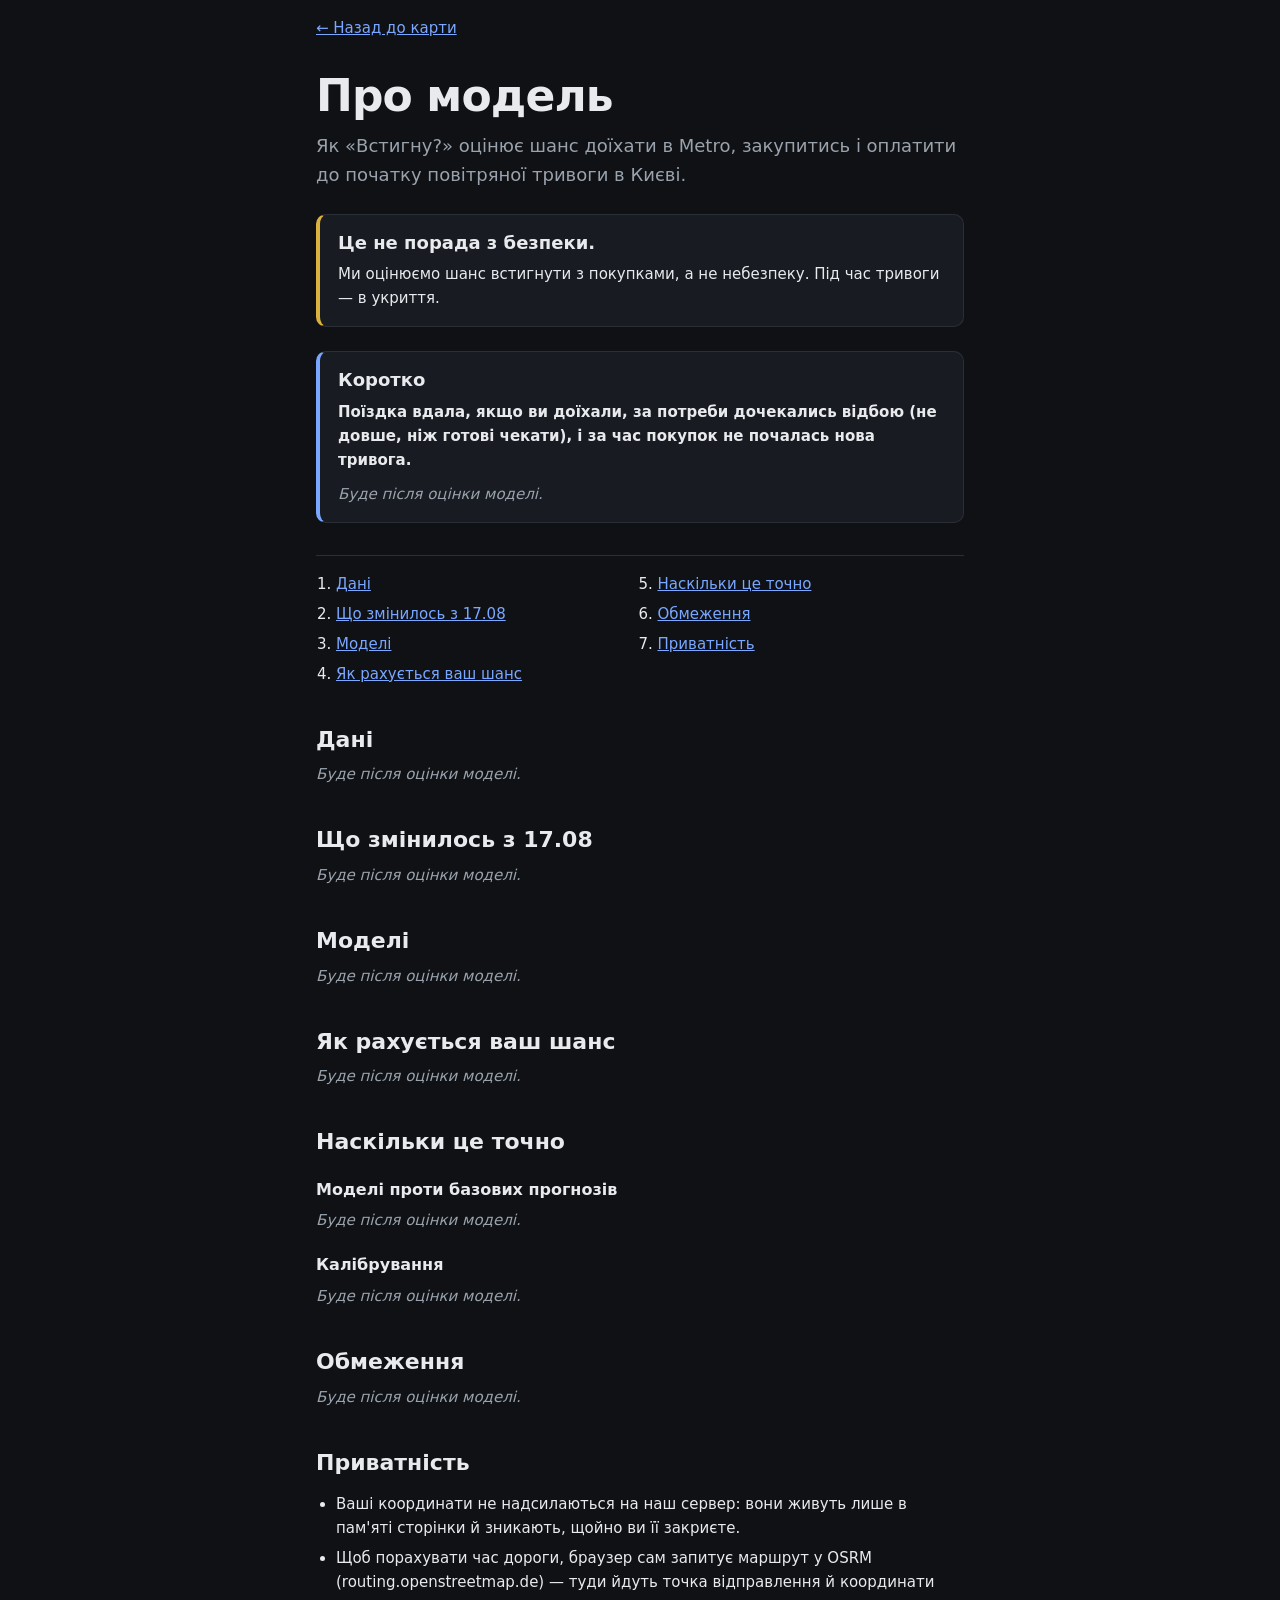
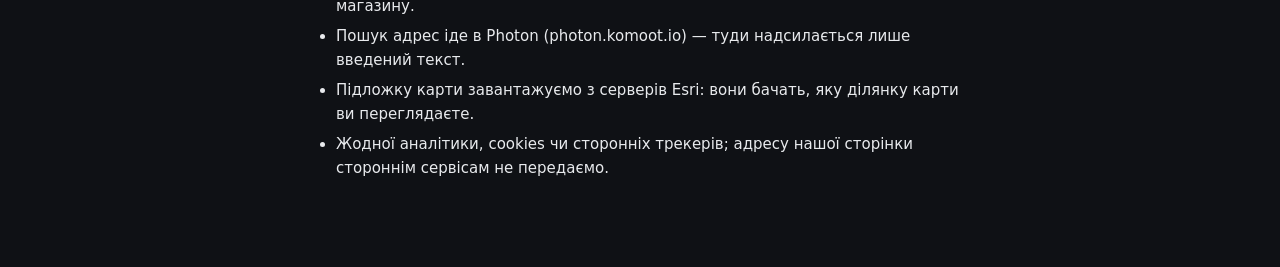
==== web/model.html @ aaa66c4e "Frontend: alert banner with state polling, store/address search, model page skeleton - state polling" ====
<!doctype html>
<html lang="uk">
<head>
<meta charset="utf-8">
<meta name="viewport" content="width=device-width, initial-scale=1, viewport-fit=cover">
<meta http-equiv="Content-Security-Policy" content="default-src 'self'; script-src 'self'; style-src 'self'; img-src 'self' data:; connect-src 'self'; base-uri 'none'; form-action 'none'">
<meta name="referrer" content="no-referrer">
<meta name="color-scheme" content="dark">
<meta name="theme-color" content="#0F1115">
<meta name="description" content="Як «Встигну?» оцінює шанс закупитись до тривоги: дані, моделі, точність, обмеження, приватність">
<title>Про модель — Встигну?</title>
<link rel="stylesheet" href="css/app.css">
<script type="module" src="js/model.js"></script>
</head>
<body class="doc-page">
<header class="doc-nav">
  <a class="doc-back" href="./" data-i18n="model.back"></a>
</header>

<main class="doc">
  <h1 data-i18n="model.title"></h1>
  <p class="doc-lead" data-i18n="model.lead"></p>

  <aside class="callout callout-warn">
    <h2 data-i18n="model.safety.title"></h2>
    <p data-i18n="model.safety.text"></p>
  </aside>

  <aside class="callout callout-info">
    <h2 data-i18n="model.short.title"></h2>
    <p class="formula" data-i18n="model.short.formula"></p>
    <p class="placeholder" data-i18n="model.placeholder"></p>
  </aside>

  <nav class="toc" data-i18n-aria="model.toc">
    <ol>
      <li><a href="#data" data-i18n="model.s.data"></a></li>
      <li><a href="#changes" data-i18n="model.s.changes"></a></li>
      <li><a href="#models" data-i18n="model.s.models"></a></li>
      <li><a href="#chance" data-i18n="model.s.chance"></a></li>
      <li><a href="#accuracy" data-i18n="model.s.accuracy"></a></li>
      <li><a href="#limits" data-i18n="model.s.limits"></a></li>
      <li><a href="#privacy" data-i18n="model.s.privacy"></a></li>
    </ol>
  </nav>

  <section id="data">
    <h2 data-i18n="model.s.data"></h2>
    <p class="placeholder" data-i18n="model.placeholder"></p>
  </section>

  <section id="changes">
    <h2 data-i18n="model.s.changes"></h2>
    <p class="placeholder" data-i18n="model.placeholder"></p>
  </section>

  <section id="models">
    <h2 data-i18n="model.s.models"></h2>
    <p class="placeholder" data-i18n="model.placeholder"></p>
  </section>

  <section id="chance">
    <h2 data-i18n="model.s.chance"></h2>
    <p class="placeholder" data-i18n="model.placeholder"></p>
  </section>

  <section id="accuracy">
    <h2 data-i18n="model.s.accuracy"></h2>
    <p id="mc-period" class="doc-meta num"></p>
    <h3 data-i18n="model.acc.metrics"></h3>
    <div id="mc-metrics" class="table-wrap"><p class="placeholder" data-i18n="model.placeholder"></p></div>
    <h3 data-i18n="model.acc.calibration"></h3>
    <div id="mc-calibration"><p class="placeholder" data-i18n="model.placeholder"></p></div>
  </section>

  <section id="limits">
    <h2 data-i18n="model.s.limits"></h2>
    <p class="placeholder" data-i18n="model.placeholder"></p>
  </section>

  <section id="privacy">
    <h2 data-i18n="model.s.privacy"></h2>
    <ul>
      <li data-i18n="model.privacy.coords"></li>
      <li data-i18n="model.privacy.osrm"></li>
      <li data-i18n="model.privacy.photon"></li>
      <li data-i18n="model.privacy.tiles"></li>
      <li data-i18n="model.privacy.none"></li>
    </ul>
  </section>
</main>
</body>
</html>
---- web/css/app.css ----
/* Токени — з docs/tasks/phase3_frontend_task.md (контраст перевірено на --bg) */
:root {
  --bg: #0F1115;
  --surface: #181B21;
  --border: #2A2F37;
  --text: #E8EAED;
  --muted: #9AA3AD;
  --p-good: #3DD68C;
  --p-mid: #F5A524;
  --p-bad: #FF6B5B;
  --p-unsure: #8A919B;
  --calm: #5FB8A6;
  --alert-yellow: #D9B23F;
  --alert-red: #C8453A;
  --accent: #7AA7FF;

  --radius: 14px;
  --pill: 999px;
  --gap: 12px;
  --shadow: 0 6px 24px rgb(0 0 0 / 45%);
  --font: system-ui, -apple-system, "Segoe UI", Roboto, sans-serif;
  --safe-b: env(safe-area-inset-bottom, 0px);
  --toolbar-h: 52px;
  color-scheme: dark;
}

*, *::before, *::after { box-sizing: border-box; }
html, body { height: 100%; margin: 0; }
body {
  background: var(--bg);
  color: var(--text);
  font: 15px/1.4 var(--font);
  overflow: hidden;
  -webkit-text-size-adjust: 100%;
}
h1, h2, p { margin: 0; }
.num { font-variant-numeric: tabular-nums; }
[hidden] { display: none !important; }
.sprite { position: absolute; width: 0; height: 0; overflow: hidden; }
.ico { width: 20px; height: 20px; flex: none; }

:focus-visible { outline: 2px solid var(--accent); outline-offset: 2px; }

/* ── Карта ─────────────────────────────────────────── */
.map { position: fixed; inset: 0; background: var(--bg); }
.leaflet-container { background: var(--bg); font: 12px/1.4 var(--font); }
/* Підложка Esri світліша за --bg — притемнюємо, щоб маркери й картки читались */
.leaflet-tile-pane { filter: brightness(0.6); }
.leaflet-control-attribution.leaflet-control {
  background: rgb(15 17 21 / 70%);
  color: var(--muted);
  font-size: 10px;
  padding: 0 6px;
}
.leaflet-control-attribution a { color: var(--muted); }
.leaflet-control-zoom { display: none; }

/* ── Пігулки ───────────────────────────────────────── */
.pill {
  background: var(--surface);
  border: 1px solid var(--border);
  border-radius: var(--pill);
  box-shadow: var(--shadow);
}

.top {
  position: fixed; top: 12px; left: 0; right: 0;
  display: flex; flex-direction: column; align-items: center; gap: 4px;
  pointer-events: none; z-index: 1000;
  padding: 0 16px;
}
.status {
  display: inline-flex; align-items: center; gap: 8px;
  padding: 8px 16px 8px 12px;
  font-weight: 600; font-size: 16px;
  pointer-events: auto;
  max-width: 100%;
}
.status .sep { color: var(--muted); font-weight: 400; }
.status.is-calm .ico { color: var(--calm); }
.status.is-yellow .ico { color: var(--alert-yellow); }
.status.is-red { background: var(--alert-red); border-color: var(--alert-red); color: #fff; }
.status.is-red .sep { color: #fff; }
.status.is-stale .ico { color: var(--muted); }
.asof {
  font-size: 12px; color: var(--muted);
  background: rgb(15 17 21 / 75%);
  padding: 1px 8px; border-radius: var(--pill);
}

.hint {
  margin-top: 6px; padding: 8px 14px;
  font-size: 14px; text-align: center;
  border-radius: var(--radius);
  max-width: 360px;
}

/* ── Банер тривоги (10 с, без звуку й вібрації) ────── */
.banner {
  position: fixed; z-index: 1100; top: 0; left: 0; right: 0;
  display: flex; align-items: center; justify-content: center; gap: 10px;
  padding: calc(14px + env(safe-area-inset-top, 0px)) 16px 14px;
  font-size: 17px; font-weight: 600;
  background: var(--surface); border-bottom: 1px solid var(--border);
  box-shadow: var(--shadow);
  animation: banner-in 0.25s ease-out;
}
.banner.is-yellow .ico { color: var(--alert-yellow); }
.banner.is-red { background: var(--alert-red); border-color: var(--alert-red); color: #fff; }
@keyframes banner-in { from { transform: translateY(-100%); } }

/* ── Панелі: пошук, меню ───────────────────────────── */
.panel {
  position: fixed; z-index: 1050;
  background: var(--surface);
  border: 1px solid var(--border);
  border-radius: var(--radius);
  box-shadow: var(--shadow);
}
.search { top: 8px; left: 8px; right: 8px; padding: 4px 4px 4px 12px; }
.search-row { display: flex; align-items: center; gap: 8px; }
.search-row > .ico { color: var(--muted); }
.search-input {
  flex: 1; min-width: 0; height: 44px;
  background: transparent; border: 0; color: var(--text);
  font: 16px var(--font); /* 16px — iOS не масштабує сторінку при фокусі */
}
.search-input::placeholder { color: var(--muted); }
.search-input:focus-visible { outline: none; }
.search:focus-within { border-color: var(--accent); }
.search-input::-webkit-search-cancel-button { display: none; }
.search-list { list-style: none; margin: 0; padding: 0 8px 0 0; max-height: min(50vh, 360px); overflow-y: auto; }
.search-list:empty { display: none; }
.opt { display: flex; flex-direction: column; padding: 8px 10px; border-radius: 10px; cursor: pointer; border-top: 1px solid var(--border); }
.opt[aria-selected="true"] { background: var(--border); }
.opt-title { font-size: 15px; }
.opt-sub { font-size: 12px; color: var(--muted); }
.opt-store .opt-title::before { content: "●"; color: var(--text); font-size: 10px; margin-right: 8px; vertical-align: 2px; }
.search-status { font-size: 13px; color: var(--muted); padding: 0 8px 8px 0; }
.search-status:empty { display: none; }

.menu {
  bottom: calc(var(--toolbar-h) + 20px + var(--safe-b));
  left: 50%; transform: translateX(-50%);
  min-width: 220px; padding: 6px;
}
.menu-item { display: block; padding: 12px 14px; border-radius: 10px; color: var(--text); text-decoration: none; }
.menu-item:hover, .menu-item:focus-visible { background: var(--border); }

/* ── Картка результату ─────────────────────────────── */
.card {
  position: fixed; z-index: 1000;
  left: 8px; right: 8px;
  bottom: calc(var(--toolbar-h) + 20px + var(--safe-b));
  background: var(--surface);
  border: 1px solid var(--border);
  border-radius: var(--radius);
  box-shadow: var(--shadow);
  padding: 14px 16px 12px;
  max-height: calc(100% - 140px);
  overflow-y: auto;
}
.card-head { display: flex; align-items: flex-start; justify-content: space-between; gap: 8px; }
.card-title { font-size: 17px; font-weight: 600; line-height: 1.3; padding-top: 4px; }
.card-addr { color: var(--muted); font-size: 13px; }
.card .icon-btn { margin: -6px -8px 0 0; }

.prob { display: flex; align-items: baseline; gap: 10px; margin-top: 8px; }
.prob-num { font-size: 44px; font-weight: 700; line-height: 1; letter-spacing: -0.02em; }
.prob-word { font-size: 18px; font-weight: 600; }
.card.is-good .prob-num, .card.is-good .prob-word { color: var(--p-good); }
.card.is-mid .prob-num, .card.is-mid .prob-word { color: var(--p-mid); }
.card.is-bad .prob-num, .card.is-bad .prob-word { color: var(--p-bad); }
.card.is-unsure .prob-num, .card.is-unsure .prob-word { color: var(--p-unsure); }
.card.is-nodata .prob-num { font-size: 22px; color: var(--muted); }

.band { color: var(--muted); font-size: 13px; margin-top: 4px; }
.trip { font-size: 14px; margin-top: 8px; }
.trip + .trip { margin-top: 2px; }

.curve { display: flex; align-items: center; gap: 12px; margin-top: 12px; }
.curve-svg { width: 130px; height: 34px; flex: none; }
.curve-svg .bar { fill: var(--border); }
.curve-svg .bar.good { fill: var(--p-good); }
.curve-svg .bar.mid { fill: var(--p-mid); }
.curve-svg .bar.bad { fill: var(--p-bad); }
.curve-svg .bar.best { stroke: var(--text); stroke-width: 1; }
.curve-svg .axis { stroke: var(--border); stroke-width: 1; }
.curve-best { font-size: 13px; color: var(--muted); }
.curve-best b { color: var(--text); font-weight: 600; }

.note { font-size: 12px; color: var(--muted); margin-top: 10px; }

/* ── Нижня панель ──────────────────────────────────── */
.toolbar {
  position: fixed; z-index: 1000;
  left: 50%; transform: translateX(-50%);
  bottom: calc(12px + var(--safe-b));
  display: flex; gap: 2px; padding: 4px 6px;
  height: var(--toolbar-h);
  align-items: center;
}
.icon-btn {
  display: inline-grid; place-items: center;
  width: 44px; height: 44px;
  border: 0; border-radius: var(--pill);
  background: transparent; color: var(--text);
  cursor: pointer;
}
.icon-btn:hover { background: var(--border); }

/* ── Маркери ───────────────────────────────────────── */
.leaflet-interactive:focus-visible { outline: none; }

/* ── Сторінка «Про модель» ─────────────────────────── */
body.doc-page { overflow: auto; height: auto; line-height: 1.6; }
.doc-nav { max-width: 680px; margin: 0 auto; padding: 16px 16px 0; }
.doc-back, .doc a { color: var(--accent); }
.doc { max-width: 680px; margin: 0 auto; padding: 16px 16px 72px; }
.doc h1 { font-size: clamp(32px, 7vw, 44px); line-height: 1.1; letter-spacing: -0.02em; margin: 16px 0 12px; }
.doc h2 { font-size: 22px; line-height: 1.3; margin: 0 0 8px; }
.doc h3 { font-size: 16px; margin: 20px 0 6px; }
.doc section { margin-top: 40px; scroll-margin-top: 16px; }
.doc p + p { margin-top: 10px; }
.doc-lead { font-size: 18px; color: var(--muted); }
.doc-meta { color: var(--muted); font-size: 13px; }
.doc ul { padding-left: 20px; }
.doc li + li { margin-top: 6px; }
.callout { margin-top: 24px; padding: 16px 18px; background: var(--surface); border: 1px solid var(--border); border-left-width: 4px; border-radius: 10px; }
.callout h2 { font-size: 18px; }
.callout-warn { border-left-color: var(--alert-yellow); }
.callout-info { border-left-color: var(--accent); }
.formula { font-weight: 600; }
.placeholder { color: var(--muted); font-style: italic; }
.toc { margin-top: 32px; padding-top: 16px; border-top: 1px solid var(--border); }
.toc ol { margin: 0; padding-left: 20px; columns: 2 220px; }
.table-wrap { overflow-x: auto; }
.doc table { border-collapse: collapse; font-size: 14px; min-width: 100%; }
.doc th, .doc td { padding: 6px 10px; border-bottom: 1px solid var(--border); text-align: left; }
.doc td.num { text-align: right; }

/* ── Ноутбук ───────────────────────────────────────── */
@media (min-width: 900px) {
  .card {
    left: auto; right: 16px; top: 16px; bottom: auto;
    width: 360px;
    max-height: calc(100% - 32px - var(--toolbar-h) - 24px);
  }
  .top { right: 392px; left: 0; }
  .search { left: calc((100% - 392px) / 2); right: auto; width: min(440px, calc(100% - 392px - 32px)); transform: translateX(-50%); top: 12px; }
}

@media (prefers-reduced-motion: reduce) {
  *, *::before, *::after { animation: none !important; transition: none !important; }
}
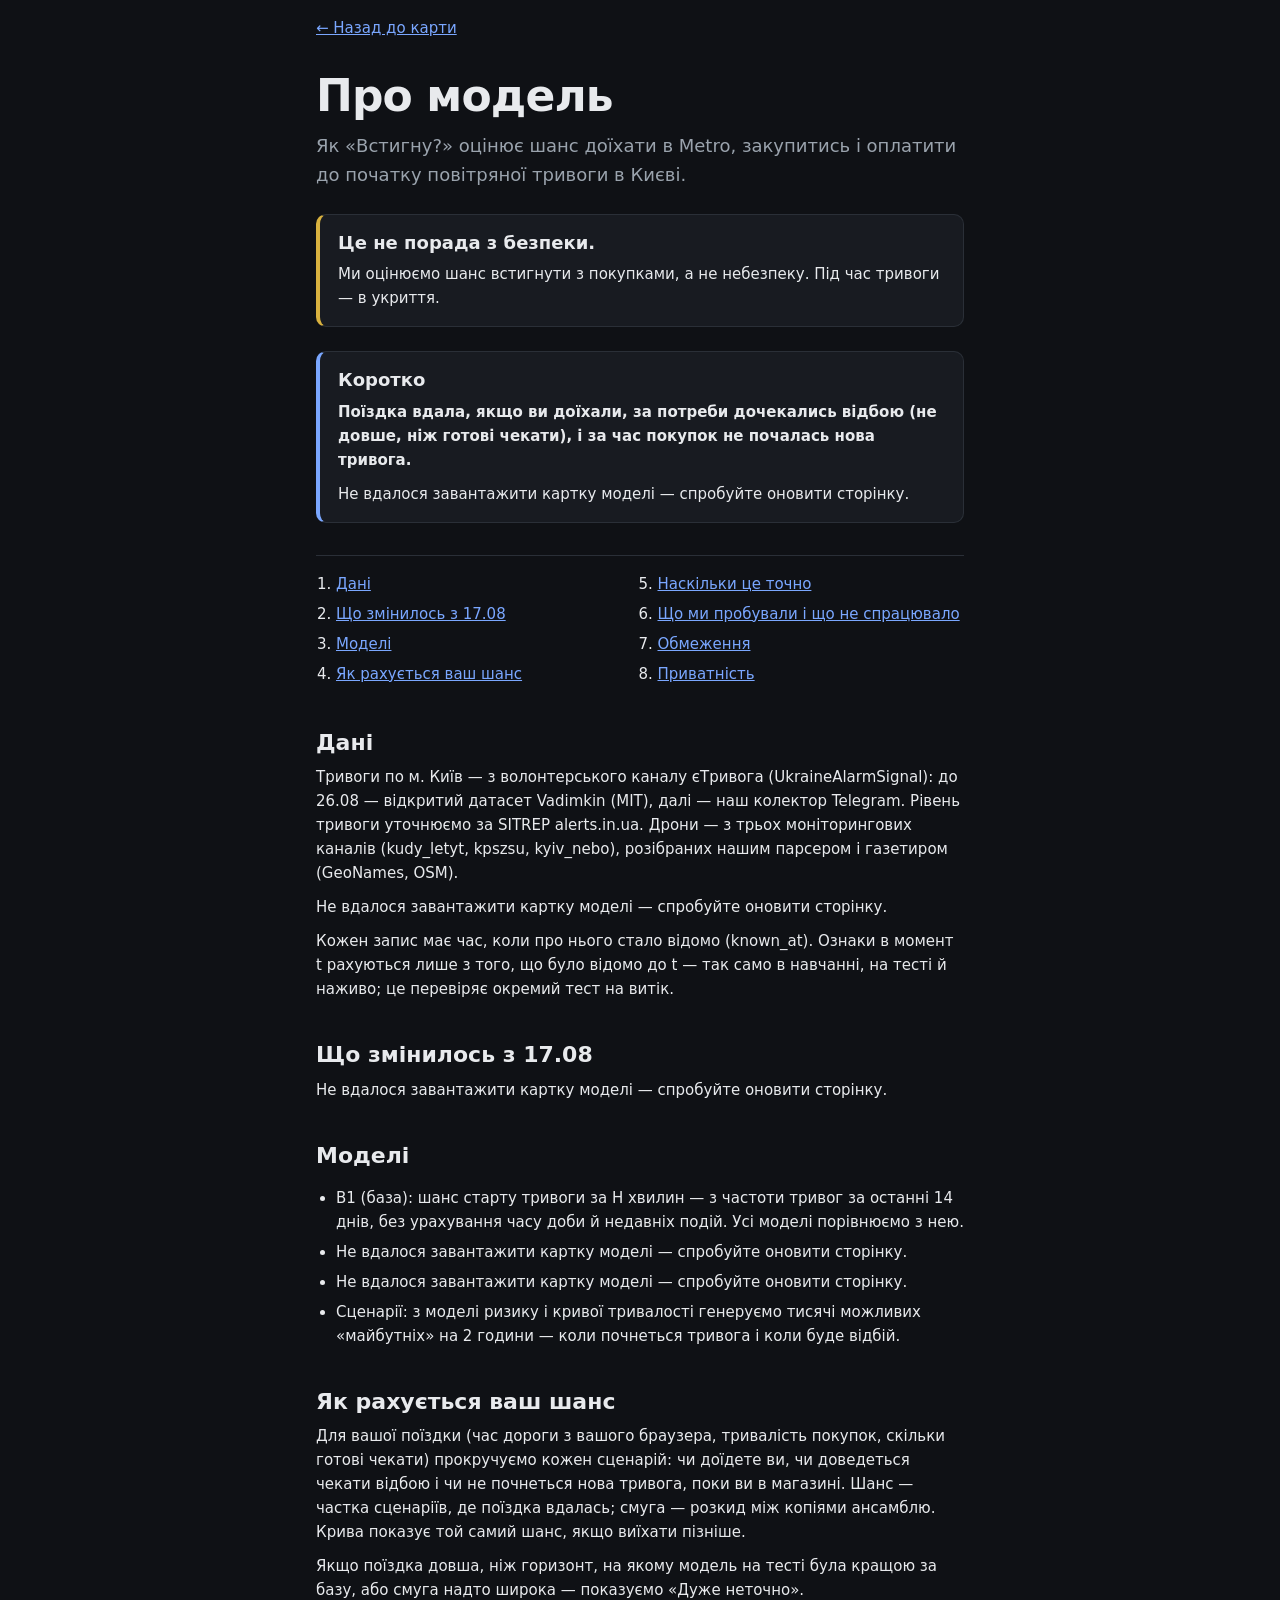
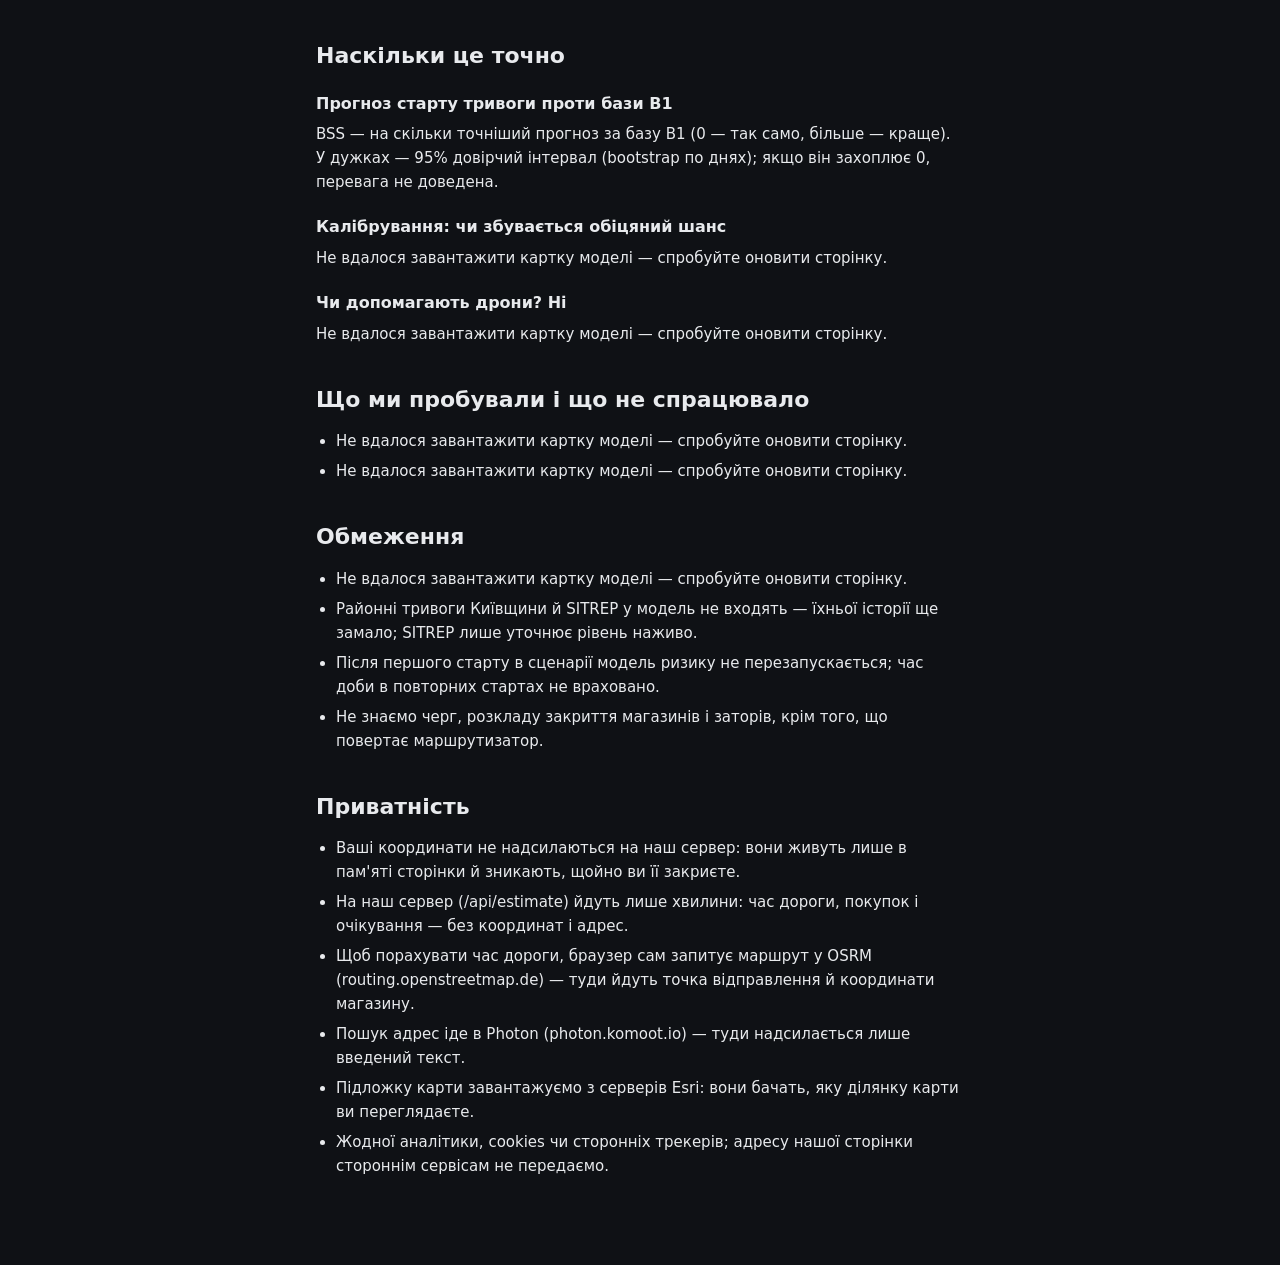
==== commit 158212dd: "«Про модель»: real content, numbers only from model-card (facts.json merged into the card), calibrat" ====
--- a/web/model.html
+++ b/web/model.html
@@ -20,6 +20,7 @@
 <main class="doc">
   <h1 data-i18n="model.title"></h1>
   <p class="doc-lead" data-i18n="model.lead"></p>
+  <p id="mc-updated" class="doc-meta num"></p>
 
   <aside class="callout callout-warn">
     <h2 data-i18n="model.safety.title"></h2>
@@ -29,7 +30,7 @@
   <aside class="callout callout-info">
     <h2 data-i18n="model.short.title"></h2>
     <p class="formula" data-i18n="model.short.formula"></p>
-    <p class="placeholder" data-i18n="model.placeholder"></p>
+    <p data-n="model.short.calib"></p>
   </aside>
 
   <nav class="toc" data-i18n-aria="model.toc">
@@ -39,6 +40,7 @@
       <li><a href="#models" data-i18n="model.s.models"></a></li>
       <li><a href="#chance" data-i18n="model.s.chance"></a></li>
       <li><a href="#accuracy" data-i18n="model.s.accuracy"></a></li>
+      <li><a href="#tried" data-i18n="model.s.tried"></a></li>
       <li><a href="#limits" data-i18n="model.s.limits"></a></li>
       <li><a href="#privacy" data-i18n="model.s.privacy"></a></li>
     </ol>
@@ -46,42 +48,69 @@
 
   <section id="data">
     <h2 data-i18n="model.s.data"></h2>
-    <p class="placeholder" data-i18n="model.placeholder"></p>
+    <p data-i18n="model.data.sources"></p>
+    <p data-n="model.data.clean"></p>
+    <p data-i18n="model.data.asof"></p>
   </section>
 
   <section id="changes">
     <h2 data-i18n="model.s.changes"></h2>
-    <p class="placeholder" data-i18n="model.placeholder"></p>
+    <p data-n="model.changes.text"></p>
   </section>
 
   <section id="models">
     <h2 data-i18n="model.s.models"></h2>
-    <p class="placeholder" data-i18n="model.placeholder"></p>
+    <ul>
+      <li data-i18n="model.models.b1"></li>
+      <li data-n="model.models.m1"></li>
+      <li data-n="model.models.km"></li>
+      <li data-i18n="model.models.scen"></li>
+    </ul>
   </section>
 
   <section id="chance">
     <h2 data-i18n="model.s.chance"></h2>
-    <p class="placeholder" data-i18n="model.placeholder"></p>
+    <p data-i18n="model.chance.text"></p>
+    <p data-i18n="model.chance.unsure"></p>
   </section>
 
   <section id="accuracy">
     <h2 data-i18n="model.s.accuracy"></h2>
     <p id="mc-period" class="doc-meta num"></p>
     <h3 data-i18n="model.acc.metrics"></h3>
-    <div id="mc-metrics" class="table-wrap"><p class="placeholder" data-i18n="model.placeholder"></p></div>
+    <p data-i18n="model.acc.bss_help"></p>
+    <div id="mc-metrics" class="table-wrap"></div>
     <h3 data-i18n="model.acc.calibration"></h3>
-    <div id="mc-calibration"><p class="placeholder" data-i18n="model.placeholder"></p></div>
+    <p data-n="model.acc.calib_help"></p>
+    <div id="mc-calibration" class="chart"></div>
+    <h3 data-i18n="model.acc.ablation"></h3>
+    <p data-n="model.acc.ablation_text"></p>
+    <div id="mc-ablation" class="table-wrap"></div>
+  </section>
+
+  <section id="tried">
+    <h2 data-i18n="model.s.tried"></h2>
+    <ul>
+      <li data-n="model.tried.drones"></li>
+      <li data-n="model.tried.motion"></li>
+    </ul>
   </section>
 
   <section id="limits">
     <h2 data-i18n="model.s.limits"></h2>
-    <p class="placeholder" data-i18n="model.placeholder"></p>
+    <ul>
+      <li data-n="model.limits.test"></li>
+      <li data-i18n="model.limits.raions"></li>
+      <li data-i18n="model.limits.scen"></li>
+      <li data-i18n="model.limits.store"></li>
+    </ul>
   </section>
 
   <section id="privacy">
     <h2 data-i18n="model.s.privacy"></h2>
     <ul>
       <li data-i18n="model.privacy.coords"></li>
+      <li data-i18n="model.privacy.estimate"></li>
       <li data-i18n="model.privacy.osrm"></li>
       <li data-i18n="model.privacy.photon"></li>
       <li data-i18n="model.privacy.tiles"></li>
--- a/web/css/app.css
+++ b/web/css/app.css
@@ -13,6 +13,8 @@
   --alert-yellow: #D9B23F;
   --alert-red: #C8453A;
   --accent: #7AA7FF;
+  --dest: #EA4335;        /* мітки магазинів (як у картах); не колір ймовірності */
+  --dest-dark: #A52714;
 
   --radius: 14px;
   --pill: 999px;
@@ -135,7 +137,7 @@
 .opt[aria-selected="true"] { background: var(--border); }
 .opt-title { font-size: 15px; }
 .opt-sub { font-size: 12px; color: var(--muted); }
-.opt-store .opt-title::before { content: "●"; color: var(--text); font-size: 10px; margin-right: 8px; vertical-align: 2px; }
+.opt-store .opt-title::before { content: "●"; color: var(--dest); font-size: 10px; margin-right: 8px; vertical-align: 2px; }
 .search-status { font-size: 13px; color: var(--muted); padding: 0 8px 8px 0; }
 .search-status:empty { display: none; }
 
@@ -146,6 +148,57 @@
 }
 .menu-item { display: block; padding: 12px 14px; border-radius: 10px; color: var(--text); text-decoration: none; }
 .menu-item:hover, .menu-item:focus-visible { background: var(--border); }
+
+/* ── Висувні панелі ⚙ і ⓘ ──────────────────────────── */
+.sheet {
+  left: 8px; right: 8px;
+  bottom: calc(var(--toolbar-h) + 20px + var(--safe-b));
+  max-height: calc(100% - var(--toolbar-h) - 40px);
+  overflow-y: auto;
+  padding: 12px 16px 16px;
+  z-index: 1060;
+  animation: sheet-in 0.2s ease-out;
+}
+@keyframes sheet-in { from { transform: translateY(16px); opacity: 0; } }
+.sheet-head { display: flex; align-items: center; justify-content: space-between; margin-bottom: 4px; }
+.sheet-head h2 { font-size: 17px; }
+.sheet-head .icon-btn { margin-right: -8px; }
+.sheet h3 { font-size: 14px; margin: 14px 0 6px; }
+.sheet p { font-size: 14px; }
+
+.fields { display: flex; flex-direction: column; gap: 14px; }
+.field { border: 0; margin: 0; padding: 0; min-width: 0; }
+.field-row { display: flex; align-items: baseline; justify-content: space-between; gap: 8px; font-size: 14px; }
+.field-row output { color: var(--muted); white-space: nowrap; }
+.field-note { color: var(--muted); font-size: 12px !important; margin-top: 2px; }
+.field input[type="range"] { width: 100%; height: 32px; margin: 0; accent-color: var(--accent); }
+.field input[type="range"]:disabled { opacity: 0.4; }
+.check { display: inline-flex; align-items: center; gap: 8px; min-height: 32px; cursor: pointer; }
+.check input { accent-color: var(--accent); width: 18px; height: 18px; margin: 0; }
+.check.is-disabled { color: var(--muted); cursor: default; }
+.venue { display: flex; flex-wrap: wrap; gap: 4px 16px; }
+.venue legend { font-size: 14px; padding: 0; margin-bottom: 2px; }
+.text-btn {
+  align-self: flex-start; padding: 8px 0; border: 0; background: none;
+  color: var(--accent); font: 14px var(--font); cursor: pointer;
+}
+
+.info-steps { margin: 10px 0 0; padding-left: 20px; font-size: 14px; }
+.info-steps li + li { margin-top: 4px; }
+.legend { list-style: none; margin: 0; padding: 0; font-size: 14px; }
+.legend li { display: flex; align-items: center; gap: 8px; padding: 3px 0; }
+.legend li span:last-child { color: var(--muted); }
+.swatch { width: 12px; height: 12px; border-radius: 3px; flex: none; }
+.swatch.good { background: var(--p-good); }
+.swatch.mid { background: var(--p-mid); }
+.swatch.bad { background: var(--p-bad); }
+.swatch.unsure { background: var(--p-unsure); }
+.info-safety { margin-top: 12px; padding: 10px 12px; border-left: 3px solid var(--alert-yellow); background: var(--bg); border-radius: 6px; }
+.info-link { display: inline-block; margin-top: 12px; color: var(--accent); font-size: 14px; }
+
+.hint.is-action { cursor: pointer; color: var(--text); border-color: var(--accent); }
+.hint { color: var(--text); font: inherit; font-size: 14px; pointer-events: auto; }
+.opt-me .opt-title::before { content: "◎"; color: var(--accent); margin-right: 8px; }
 
 /* ── Картка результату ─────────────────────────────── */
 .card {
@@ -185,11 +238,19 @@
 .curve-svg .bar.mid { fill: var(--p-mid); }
 .curve-svg .bar.bad { fill: var(--p-bad); }
 .curve-svg .bar.best { stroke: var(--text); stroke-width: 1; }
+.card.is-unsure .curve-svg .bar { fill: var(--p-unsure); } /* непевний прогноз — без кольорів упевненості */
 .curve-svg .axis { stroke: var(--border); stroke-width: 1; }
 .curve-best { font-size: 13px; color: var(--muted); }
 .curve-best b { color: var(--text); font-weight: 600; }
 
 .note { font-size: 12px; color: var(--muted); margin-top: 10px; }
+.from { font-size: 13px; color: var(--muted); margin-top: 8px; overflow-wrap: anywhere; }
+.from + .trip { margin-top: 2px; }
+.card.is-nostart .prob-num { font-size: 26px; }
+.cta {
+  margin-top: 10px; padding: 10px 14px; border: 0; border-radius: var(--pill);
+  background: var(--accent); color: var(--bg); font: 600 15px var(--font); cursor: pointer;
+}
 
 /* ── Нижня панель ──────────────────────────────────── */
 .toolbar {
@@ -210,6 +271,12 @@
 .icon-btn:hover { background: var(--border); }
 
 /* ── Маркери ───────────────────────────────────────── */
+.pin { background: none; border: 0; cursor: pointer; }
+.pin svg { display: block; width: 100%; height: 100%; filter: drop-shadow(0 1px 2px rgb(0 0 0 / 60%)); }
+.pin-body { fill: var(--dest); stroke: var(--dest-dark); stroke-width: 1.2; }
+.pin-dot { fill: var(--dest-dark); }
+.pin.is-selected .pin-dot { fill: #fff; }
+.pin:focus-visible { outline: 2px solid var(--accent); outline-offset: 2px; border-radius: 6px; }
 .leaflet-interactive:focus-visible { outline: none; }
 
 /* ── Сторінка «Про модель» ─────────────────────────── */
@@ -231,7 +298,14 @@
 .callout-warn { border-left-color: var(--alert-yellow); }
 .callout-info { border-left-color: var(--accent); }
 .formula { font-weight: 600; }
-.placeholder { color: var(--muted); font-style: italic; }
+.calib { display: block; width: 100%; max-width: 360px; margin: 8px 0; }
+.calib .grid { stroke: var(--border); }
+.calib .diag { stroke: var(--muted); stroke-dasharray: 4 4; }
+.calib .tick, .calib .axis { fill: var(--muted); font-size: 11px; }
+.calib .line { fill: none; stroke-width: 2; }
+.calib .main { stroke: var(--accent); fill: var(--accent); }
+.calib .ref { stroke: var(--muted); fill: var(--muted); opacity: 0.6; }
+.calib polyline.main, .calib polyline.ref { fill: none; }
 .toc { margin-top: 32px; padding-top: 16px; border-top: 1px solid var(--border); }
 .toc ol { margin: 0; padding-left: 20px; columns: 2 220px; }
 .table-wrap { overflow-x: auto; }
@@ -247,6 +321,7 @@
     max-height: calc(100% - 32px - var(--toolbar-h) - 24px);
   }
   .top { right: 392px; left: 0; }
+  .sheet { left: auto; right: 16px; top: 16px; bottom: auto; width: 360px; max-height: calc(100% - 32px - var(--toolbar-h) - 24px); }
   .search { left: calc((100% - 392px) / 2); right: auto; width: min(440px, calc(100% - 392px - 32px)); transform: translateX(-50%); top: 12px; }
 }
 
